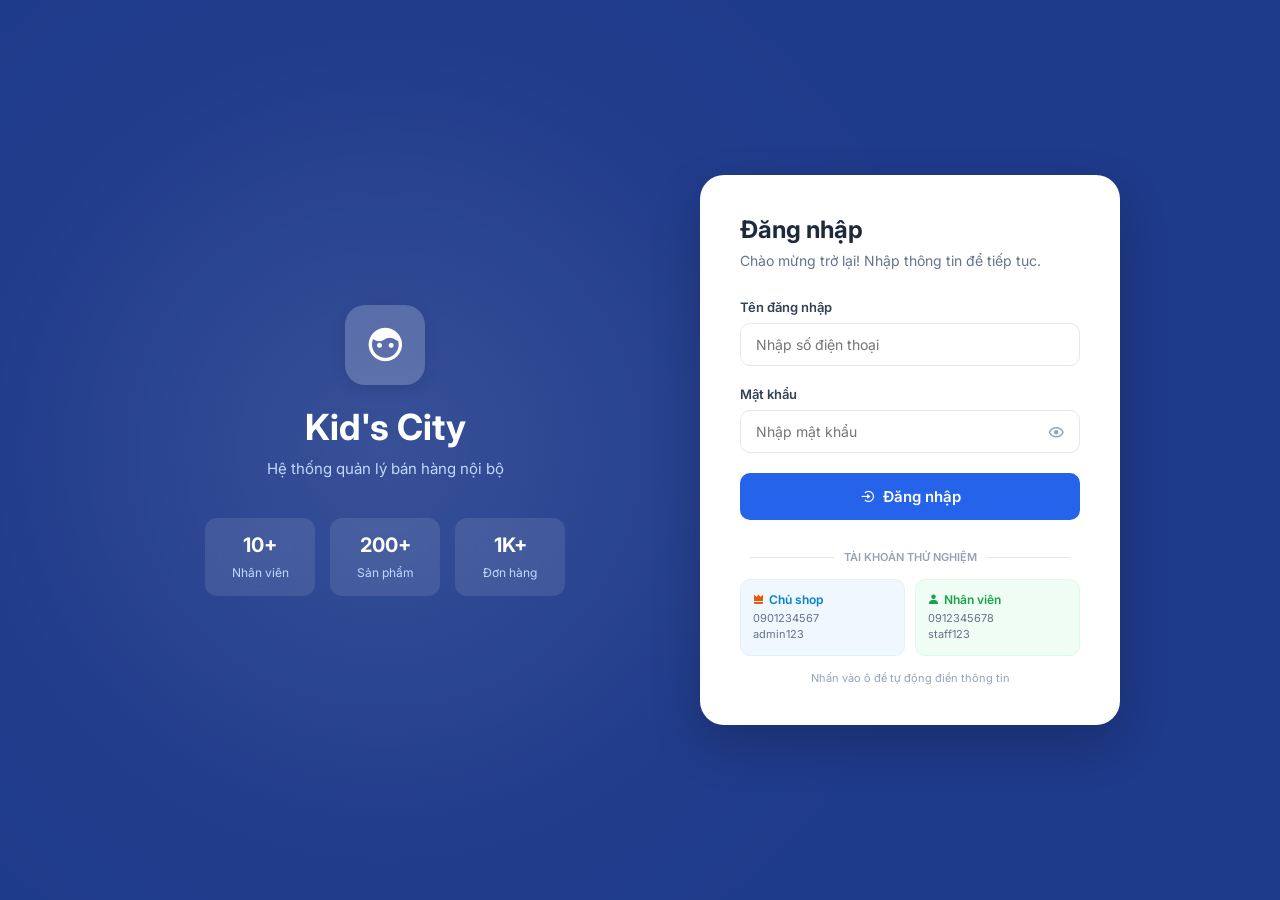
==== frontend/login.html @ e3877cef "update suachovanh" ====
<!DOCTYPE html>
<html lang="vi">
<head>
    <meta charset="UTF-8">
    <meta name="viewport" content="width=device-width, initial-scale=1.0">
    <title>Đăng nhập - Kid's City</title>
    <link href='https://unpkg.com/boxicons@2.1.4/css/boxicons.min.css' rel='stylesheet'>
    <style>
        @import url('https://fonts.googleapis.com/css2?family=Inter:wght@400;500;600;700&display=swap');
        * { margin: 0; padding: 0; box-sizing: border-box; font-family: 'Inter', sans-serif; }
        body { background-color: #1e3a8a; background-image: radial-gradient(circle at 30% 50%, rgba(255,255,255,0.08) 0%, transparent 40%), radial-gradient(circle at 30% 50%, rgba(255,255,255,0.04) 0%, transparent 60%); display: flex; height: 100vh; align-items: center; justify-content: center; color: #fff; }
        .login-wrapper { display: flex; width: 100%; max-width: 1000px; align-items: center; gap: 60px; padding: 20px; }
        .login-left { flex: 1; display: flex; flex-direction: column; align-items: center; text-align: center; }
        .logo-box { width: 80px; height: 80px; background: rgba(255, 255, 255, 0.2); border-radius: 20px; display: flex; align-items: center; justify-content: center; font-size: 40px; margin-bottom: 20px; box-shadow: 0 4px 15px rgba(0,0,0,0.1); }
        .login-left h1 { font-size: 36px; font-weight: 700; margin-bottom: 10px; }
        .login-left p { color: #bfdbfe; font-size: 15px; margin-bottom: 40px; }
        .stats-grid { display: flex; gap: 15px; }
        .stat-item { background: rgba(255, 255, 255, 0.1); padding: 15px 20px; border-radius: 12px; backdrop-filter: blur(10px); min-width: 110px; }
        .stat-item h3 { font-size: 20px; margin-bottom: 4px; }
        .stat-item span { font-size: 12px; color: #bfdbfe; }
        .login-right { flex: 1; display: flex; justify-content: flex-end; }
        .login-card { background: #fff; color: #333; width: 100%; max-width: 420px; padding: 40px; border-radius: 24px; box-shadow: 0 20px 50px rgba(0,0,0,0.2); }
        .login-card h2 { font-size: 24px; margin-bottom: 8px; color: #1e293b; }
        .login-card > p { font-size: 14px; color: #64748b; margin-bottom: 30px; }
        .form-group { margin-bottom: 20px; position: relative; }
        .form-group label { display: block; font-size: 13px; font-weight: 600; margin-bottom: 8px; color: #334155; }
        .input-wrapper { position: relative; }
        .form-control { width: 100%; padding: 12px 15px; border: 1px solid #e2e8f0; border-radius: 10px; font-size: 14px; outline: none; transition: 0.3s; }
        .form-control:focus { border-color: #2563eb; box-shadow: 0 0 0 3px rgba(37,99,235,0.1); }
        .toggle-password { position: absolute; right: 15px; top: 50%; transform: translateY(-50%); color: #94a3b8; cursor: pointer; font-size: 18px; }
        .btn-login { width: 100%; padding: 14px; background: #2563eb; color: #fff; border: none; border-radius: 10px; font-size: 15px; font-weight: 600; cursor: pointer; display: flex; align-items: center; justify-content: center; gap: 8px; transition: 0.3s; }
        .btn-login:hover { background: #1d4ed8; }
        .test-accounts { margin-top: 30px; }
        .divider { display: flex; align-items: center; text-align: center; font-size: 11px; color: #94a3b8; font-weight: 600; margin-bottom: 15px; }
        .divider::before, .divider::after { content: ''; flex: 1; border-bottom: 1px solid #e2e8f0; margin: 0 10px; }
        .test-cards { display: flex; gap: 10px; }
        .test-card { flex: 1; padding: 12px; border-radius: 10px; cursor: pointer; border: 1px solid transparent; transition: 0.2s; }
        .test-card.admin { background: #f0f7ff; border-color: #e0f2fe; }
        .test-card.admin:hover { border-color: #bae6fd; }
        .test-card.admin .role { color: #0284c7; font-size: 12px; font-weight: 600; display: flex; align-items: center; gap: 4px; margin-bottom: 4px;}
        .test-card.staff { background: #f0fdf4; border-color: #dcfce7; }
        .test-card.staff:hover { border-color: #bbf7d0; }
        .test-card.staff .role { color: #16a34a; font-size: 12px; font-weight: 600; display: flex; align-items: center; gap: 4px; margin-bottom: 4px;}
        .test-card p { font-size: 11px; color: #64748b; margin-bottom: 2px; }
        .hint-text { text-align: center; font-size: 11px; color: #94a3b8; margin-top: 15px; }
        @media (max-width: 768px) { .login-wrapper { flex-direction: column; gap: 30px; } .login-left { margin-bottom: 20px; } }
    </style>
</head>
<body>
    <div class="login-wrapper">
        <div class="login-left">
            <div class="logo-box"><i class='bx bxs-face'></i></div>
            <h1>Kid's City</h1>
            <p>Hệ thống quản lý bán hàng nội bộ</p>
            <div class="stats-grid">
                <div class="stat-item"><h3>10+</h3><span>Nhân viên</span></div>
                <div class="stat-item"><h3>200+</h3><span>Sản phẩm</span></div>
                <div class="stat-item"><h3>1K+</h3><span>Đơn hàng</span></div>
            </div>
        </div>
        <div class="login-right">
            <div class="login-card">
                <h2>Đăng nhập</h2>
                <p>Chào mừng trở lại! Nhập thông tin để tiếp tục.</p>
                <form id="loginForm">
                    <div class="form-group">
                        <label>Tên đăng nhập</label>
                        <input type="text" id="username" class="form-control" placeholder="Nhập số điện thoại" required>
                    </div>
                    <div class="form-group">
                        <label>Mật khẩu</label>
                        <div class="input-wrapper">
                            <input type="password" id="password" class="form-control" placeholder="Nhập mật khẩu" required>
                            <i class='bx bx-show toggle-password' id="togglePassword"></i>
                        </div>
                    </div>
                    <button type="submit" class="btn-login"><i class='bx bx-log-in-circle'></i> Đăng nhập</button>
                </form>
                <div class="test-accounts">
                    <div class="divider">TÀI KHOẢN THỬ NGHIỆM</div>
                    <div class="test-cards">
                        <div class="test-card admin" onclick="fillTestAccount('0901234567', 'admin123')">
                            <span class="role"><i class='bx bxs-crown' style="color: #ea580c;"></i> Chủ shop</span>
                            <p>0901234567</p><p>admin123</p>
                        </div>
                        <div class="test-card staff" onclick="fillTestAccount('0912345678', 'staff123')">
                            <span class="role"><i class='bx bxs-user'></i> Nhân viên</span>
                            <p>0912345678</p><p>staff123</p>
                        </div>
                    </div>
                    <p class="hint-text">Nhấn vào ô để tự động điền thông tin</p>
                </div>
            </div>
        </div>
    </div>

    <script>
        // KIỂM TRA ĐĂNG NHẬP: Nếu đã đăng nhập thì tự chuyển sang index
        if (localStorage.getItem('isLoggedIn') === 'true') {
            window.location.href = 'index.html';
        }

        const togglePassword = document.getElementById('togglePassword');
        const passwordInput = document.getElementById('password');
        togglePassword.addEventListener('click', function () {
            const type = passwordInput.getAttribute('type') === 'password' ? 'text' : 'password';
            passwordInput.setAttribute('type', type);
            this.classList.toggle('bx-show');
            this.classList.toggle('bx-hide');
        });

        function fillTestAccount(username, password) {
            document.getElementById('username').value = username;
            document.getElementById('password').value = password;
            document.querySelector('.btn-login').focus();
        }

        document.getElementById('loginForm').addEventListener('submit', function(e) {
            e.preventDefault(); 
            const username = document.getElementById('username').value.trim();
            const btn = document.querySelector('.btn-login');
            btn.innerHTML = "<i class='bx bx-loader-alt bx-spin'></i> Đang xử lý...";
            btn.style.opacity = "0.8";

            setTimeout(() => {
                localStorage.setItem('isLoggedIn', 'true');
                localStorage.setItem('currentUser', username);
                localStorage.setItem('currentRole', username === '0901234567' ? 'admin' : 'staff');
                window.location.href = 'index.html';
            }, 800);
        });
    </script>
</body>
</html>
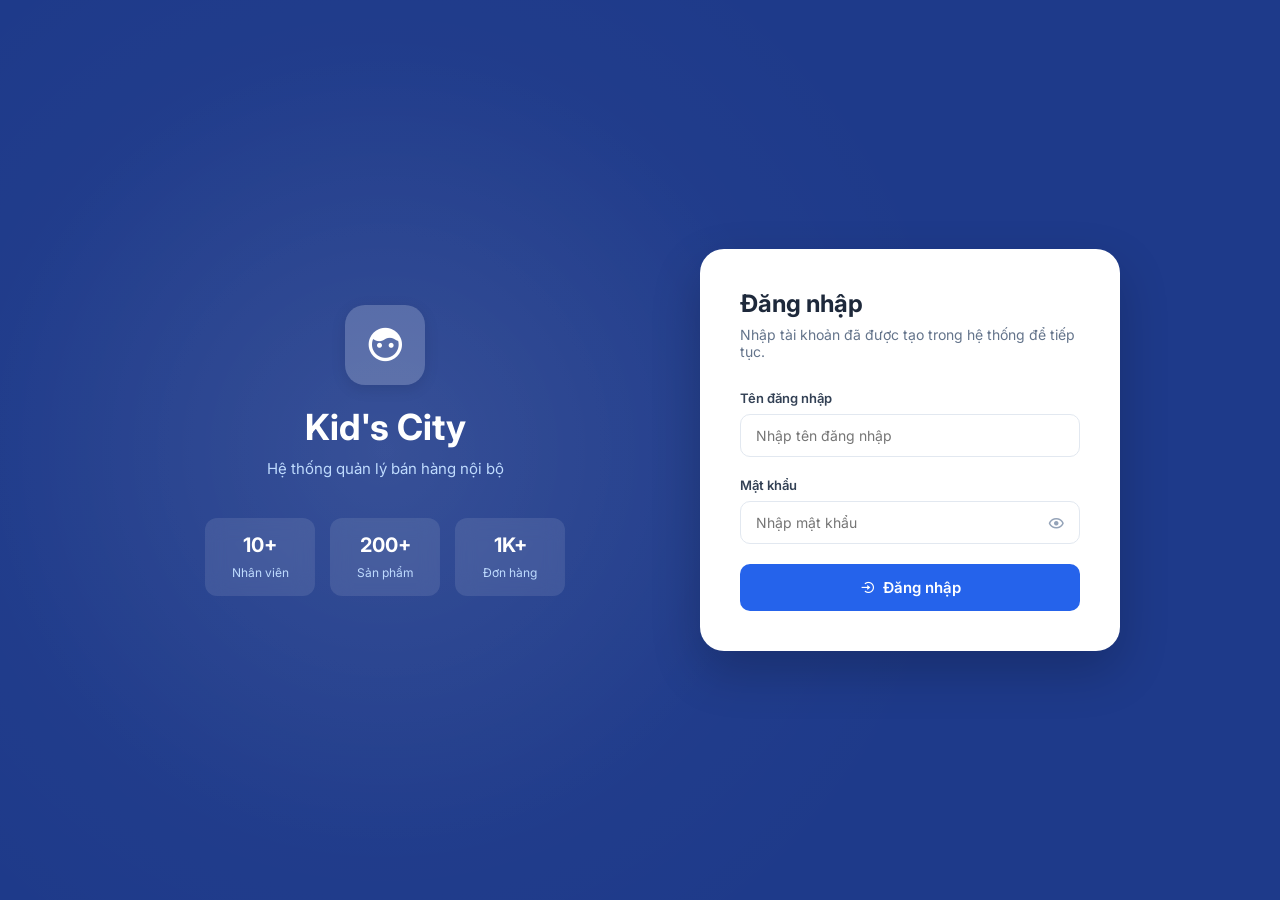
==== commit 66d65b08: "final" ====
--- a/frontend/login.html
+++ b/frontend/login.html
@@ -4,52 +4,44 @@
     <meta charset="UTF-8">
     <meta name="viewport" content="width=device-width, initial-scale=1.0">
     <title>Đăng nhập - Kid's City</title>
-    <link href='https://unpkg.com/boxicons@2.1.4/css/boxicons.min.css' rel='stylesheet'>
+    <link href="https://unpkg.com/boxicons@2.1.4/css/boxicons.min.css" rel="stylesheet">
     <style>
-        @import url('https://fonts.googleapis.com/css2?family=Inter:wght@400;500;600;700&display=swap');
-        * { margin: 0; padding: 0; box-sizing: border-box; font-family: 'Inter', sans-serif; }
-        body { background-color: #1e3a8a; background-image: radial-gradient(circle at 30% 50%, rgba(255,255,255,0.08) 0%, transparent 40%), radial-gradient(circle at 30% 50%, rgba(255,255,255,0.04) 0%, transparent 60%); display: flex; height: 100vh; align-items: center; justify-content: center; color: #fff; }
+        @import url("https://fonts.googleapis.com/css2?family=Inter:wght@400;500;600;700&display=swap");
+        * { margin: 0; padding: 0; box-sizing: border-box; font-family: "Inter", sans-serif; }
+        body { background-color: #1e3a8a; background-image: radial-gradient(circle at 30% 50%, rgba(255,255,255,.08) 0%, transparent 40%), radial-gradient(circle at 30% 50%, rgba(255,255,255,.04) 0%, transparent 60%); display: flex; height: 100vh; align-items: center; justify-content: center; color: #fff; }
         .login-wrapper { display: flex; width: 100%; max-width: 1000px; align-items: center; gap: 60px; padding: 20px; }
         .login-left { flex: 1; display: flex; flex-direction: column; align-items: center; text-align: center; }
-        .logo-box { width: 80px; height: 80px; background: rgba(255, 255, 255, 0.2); border-radius: 20px; display: flex; align-items: center; justify-content: center; font-size: 40px; margin-bottom: 20px; box-shadow: 0 4px 15px rgba(0,0,0,0.1); }
+        .logo-box { width: 80px; height: 80px; background: rgba(255,255,255,.2); border-radius: 20px; display: flex; align-items: center; justify-content: center; font-size: 40px; margin-bottom: 20px; box-shadow: 0 4px 15px rgba(0,0,0,.1); }
         .login-left h1 { font-size: 36px; font-weight: 700; margin-bottom: 10px; }
         .login-left p { color: #bfdbfe; font-size: 15px; margin-bottom: 40px; }
         .stats-grid { display: flex; gap: 15px; }
-        .stat-item { background: rgba(255, 255, 255, 0.1); padding: 15px 20px; border-radius: 12px; backdrop-filter: blur(10px); min-width: 110px; }
+        .stat-item { background: rgba(255,255,255,.1); padding: 15px 20px; border-radius: 12px; backdrop-filter: blur(10px); min-width: 110px; }
         .stat-item h3 { font-size: 20px; margin-bottom: 4px; }
         .stat-item span { font-size: 12px; color: #bfdbfe; }
         .login-right { flex: 1; display: flex; justify-content: flex-end; }
-        .login-card { background: #fff; color: #333; width: 100%; max-width: 420px; padding: 40px; border-radius: 24px; box-shadow: 0 20px 50px rgba(0,0,0,0.2); }
+        .login-card { background: #fff; color: #333; width: 100%; max-width: 420px; padding: 40px; border-radius: 24px; box-shadow: 0 20px 50px rgba(0,0,0,.2); }
         .login-card h2 { font-size: 24px; margin-bottom: 8px; color: #1e293b; }
         .login-card > p { font-size: 14px; color: #64748b; margin-bottom: 30px; }
         .form-group { margin-bottom: 20px; position: relative; }
         .form-group label { display: block; font-size: 13px; font-weight: 600; margin-bottom: 8px; color: #334155; }
         .input-wrapper { position: relative; }
-        .form-control { width: 100%; padding: 12px 15px; border: 1px solid #e2e8f0; border-radius: 10px; font-size: 14px; outline: none; transition: 0.3s; }
-        .form-control:focus { border-color: #2563eb; box-shadow: 0 0 0 3px rgba(37,99,235,0.1); }
+        .form-control { width: 100%; padding: 12px 15px; border: 1px solid #e2e8f0; border-radius: 10px; font-size: 14px; outline: none; transition: .3s; }
+        .form-control:focus { border-color: #2563eb; box-shadow: 0 0 0 3px rgba(37,99,235,.1); }
         .toggle-password { position: absolute; right: 15px; top: 50%; transform: translateY(-50%); color: #94a3b8; cursor: pointer; font-size: 18px; }
-        .btn-login { width: 100%; padding: 14px; background: #2563eb; color: #fff; border: none; border-radius: 10px; font-size: 15px; font-weight: 600; cursor: pointer; display: flex; align-items: center; justify-content: center; gap: 8px; transition: 0.3s; }
+        .btn-login { width: 100%; padding: 14px; background: #2563eb; color: #fff; border: 0; border-radius: 10px; font-size: 15px; font-weight: 600; cursor: pointer; display: flex; align-items: center; justify-content: center; gap: 8px; transition: .3s; }
         .btn-login:hover { background: #1d4ed8; }
-        .test-accounts { margin-top: 30px; }
-        .divider { display: flex; align-items: center; text-align: center; font-size: 11px; color: #94a3b8; font-weight: 600; margin-bottom: 15px; }
-        .divider::before, .divider::after { content: ''; flex: 1; border-bottom: 1px solid #e2e8f0; margin: 0 10px; }
-        .test-cards { display: flex; gap: 10px; }
-        .test-card { flex: 1; padding: 12px; border-radius: 10px; cursor: pointer; border: 1px solid transparent; transition: 0.2s; }
-        .test-card.admin { background: #f0f7ff; border-color: #e0f2fe; }
-        .test-card.admin:hover { border-color: #bae6fd; }
-        .test-card.admin .role { color: #0284c7; font-size: 12px; font-weight: 600; display: flex; align-items: center; gap: 4px; margin-bottom: 4px;}
-        .test-card.staff { background: #f0fdf4; border-color: #dcfce7; }
-        .test-card.staff:hover { border-color: #bbf7d0; }
-        .test-card.staff .role { color: #16a34a; font-size: 12px; font-weight: 600; display: flex; align-items: center; gap: 4px; margin-bottom: 4px;}
-        .test-card p { font-size: 11px; color: #64748b; margin-bottom: 2px; }
-        .hint-text { text-align: center; font-size: 11px; color: #94a3b8; margin-top: 15px; }
-        @media (max-width: 768px) { .login-wrapper { flex-direction: column; gap: 30px; } .login-left { margin-bottom: 20px; } }
+        .btn-login:disabled { cursor: not-allowed; opacity: .75; }
+        @media (max-width: 768px) {
+            .login-wrapper { flex-direction: column; gap: 30px; }
+            .login-left { margin-bottom: 20px; }
+            .login-right { width: 100%; justify-content: center; }
+        }
     </style>
 </head>
 <body>
     <div class="login-wrapper">
         <div class="login-left">
-            <div class="logo-box"><i class='bx bxs-face'></i></div>
+            <div class="logo-box"><i class="bx bxs-face"></i></div>
             <h1>Kid's City</h1>
             <p>Hệ thống quản lý bán hàng nội bộ</p>
             <div class="stats-grid">
@@ -61,73 +53,80 @@
         <div class="login-right">
             <div class="login-card">
                 <h2>Đăng nhập</h2>
-                <p>Chào mừng trở lại! Nhập thông tin để tiếp tục.</p>
+                <p>Nhập tài khoản đã được tạo trong hệ thống để tiếp tục.</p>
                 <form id="loginForm">
                     <div class="form-group">
                         <label>Tên đăng nhập</label>
-                        <input type="text" id="username" class="form-control" placeholder="Nhập số điện thoại" required>
+                        <input type="text" id="username" class="form-control" placeholder="Nhập tên đăng nhập" required>
                     </div>
                     <div class="form-group">
                         <label>Mật khẩu</label>
                         <div class="input-wrapper">
                             <input type="password" id="password" class="form-control" placeholder="Nhập mật khẩu" required>
-                            <i class='bx bx-show toggle-password' id="togglePassword"></i>
+                            <i class="bx bx-show toggle-password" id="togglePassword"></i>
                         </div>
                     </div>
-                    <button type="submit" class="btn-login"><i class='bx bx-log-in-circle'></i> Đăng nhập</button>
+                    <button type="submit" class="btn-login"><i class="bx bx-log-in-circle"></i> Đăng nhập</button>
                 </form>
-                <div class="test-accounts">
-                    <div class="divider">TÀI KHOẢN THỬ NGHIỆM</div>
-                    <div class="test-cards">
-                        <div class="test-card admin" onclick="fillTestAccount('0901234567', 'admin123')">
-                            <span class="role"><i class='bx bxs-crown' style="color: #ea580c;"></i> Chủ shop</span>
-                            <p>0901234567</p><p>admin123</p>
-                        </div>
-                        <div class="test-card staff" onclick="fillTestAccount('0912345678', 'staff123')">
-                            <span class="role"><i class='bx bxs-user'></i> Nhân viên</span>
-                            <p>0912345678</p><p>staff123</p>
-                        </div>
-                    </div>
-                    <p class="hint-text">Nhấn vào ô để tự động điền thông tin</p>
-                </div>
             </div>
         </div>
     </div>
 
+    <script src="js/api.js?v=20260529-real-login"></script>
     <script>
-        // KIỂM TRA ĐĂNG NHẬP: Nếu đã đăng nhập thì tự chuyển sang index
-        if (localStorage.getItem('isLoggedIn') === 'true') {
-            window.location.href = 'index.html';
+        if (localStorage.getItem("isLoggedIn") === "true" && localStorage.getItem("authToken")) {
+            window.location.href = "index.html";
         }
 
-        const togglePassword = document.getElementById('togglePassword');
-        const passwordInput = document.getElementById('password');
-        togglePassword.addEventListener('click', function () {
-            const type = passwordInput.getAttribute('type') === 'password' ? 'text' : 'password';
-            passwordInput.setAttribute('type', type);
-            this.classList.toggle('bx-show');
-            this.classList.toggle('bx-hide');
+        const togglePassword = document.getElementById("togglePassword");
+        const passwordInput = document.getElementById("password");
+        const loginButton = document.querySelector(".btn-login");
+
+        togglePassword.addEventListener("click", function () {
+            const type = passwordInput.getAttribute("type") === "password" ? "text" : "password";
+            passwordInput.setAttribute("type", type);
+            this.classList.toggle("bx-show");
+            this.classList.toggle("bx-hide");
         });
 
-        function fillTestAccount(username, password) {
-            document.getElementById('username').value = username;
-            document.getElementById('password').value = password;
-            document.querySelector('.btn-login').focus();
-        }
+        const setLoginLoading = (isLoading) => {
+            loginButton.disabled = isLoading;
+            loginButton.innerHTML = isLoading
+                ? "<i class='bx bx-loader-alt bx-spin'></i> Đang xử lý..."
+                : "<i class='bx bx-log-in-circle'></i> Đăng nhập";
+        };
 
-        document.getElementById('loginForm').addEventListener('submit', function(e) {
-            e.preventDefault(); 
-            const username = document.getElementById('username').value.trim();
-            const btn = document.querySelector('.btn-login');
-            btn.innerHTML = "<i class='bx bx-loader-alt bx-spin'></i> Đang xử lý...";
-            btn.style.opacity = "0.8";
+        document.getElementById("loginForm").addEventListener("submit", async function (event) {
+            event.preventDefault();
+            const username = document.getElementById("username").value.trim();
+            const password = document.getElementById("password").value;
+            setLoginLoading(true);
 
-            setTimeout(() => {
-                localStorage.setItem('isLoggedIn', 'true');
-                localStorage.setItem('currentUser', username);
-                localStorage.setItem('currentRole', username === '0901234567' ? 'admin' : 'staff');
-                window.location.href = 'index.html';
-            }, 800);
+            try {
+                const result = await window.kidCityApi.post("auth/login.php", { username, password });
+                const account = result.user;
+                localStorage.setItem("authToken", result.token);
+                localStorage.setItem("isLoggedIn", "true");
+                localStorage.setItem("currentUser", JSON.stringify({
+                    id: account.id,
+                    username: account.username || username,
+                    name: account.name || username,
+                    fullname: account.name || username,
+                    email: account.email || "",
+                    phone: account.phone || username,
+                    role: account.role || "staff",
+                    roleLabel: account.roleLabel || (account.role === "admin" ? "Chủ shop" : "Nhân viên")
+                }));
+                localStorage.setItem("currentRole", account.role || "staff");
+                window.location.href = "index.html";
+            } catch (error) {
+                alert(error.message || "Tên đăng nhập hoặc mật khẩu không đúng.");
+                localStorage.removeItem("authToken");
+                localStorage.removeItem("isLoggedIn");
+                localStorage.removeItem("currentUser");
+                localStorage.removeItem("currentRole");
+                setLoginLoading(false);
+            }
         });
     </script>
 </body>
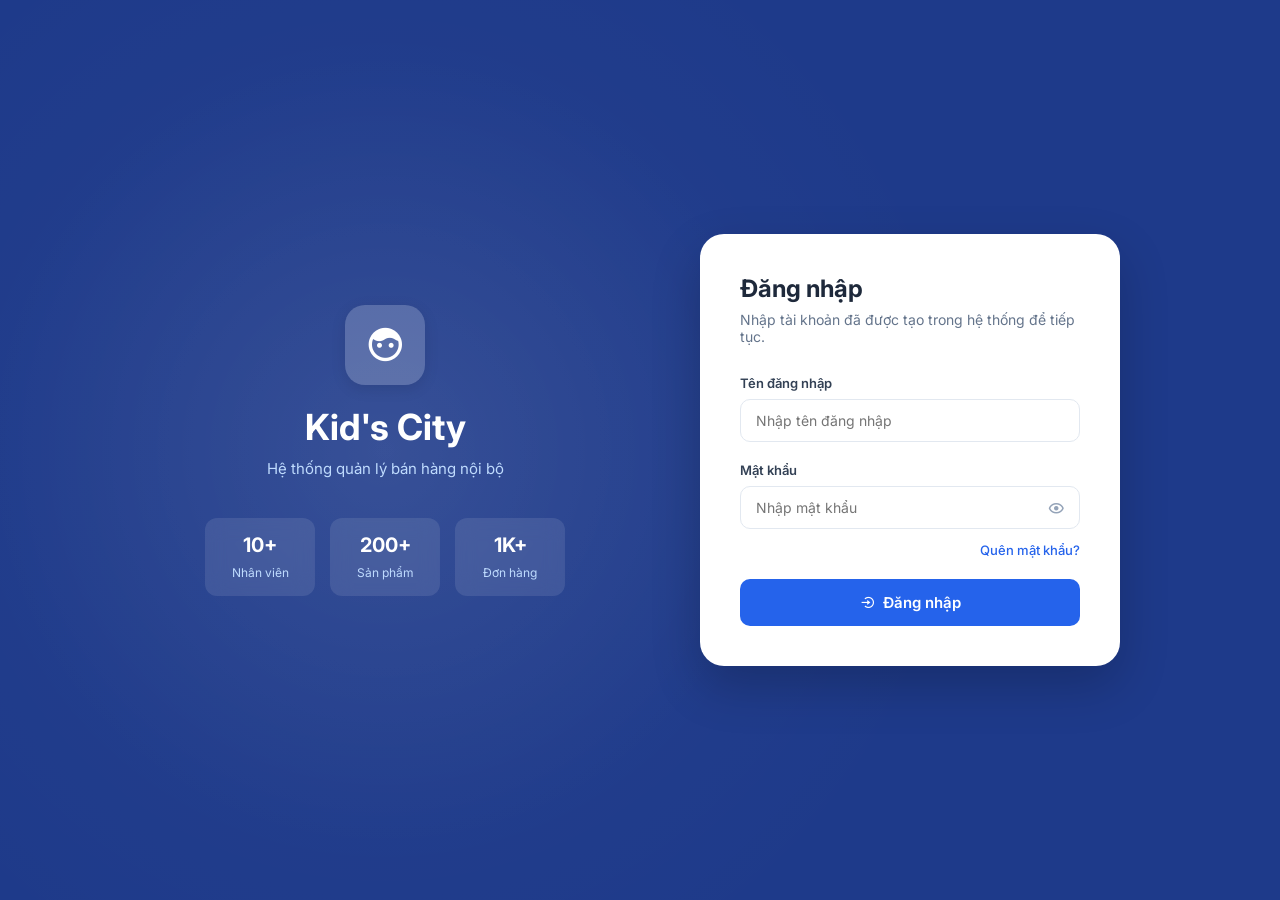
==== commit 7543d9d0: "Update codebase" ====
--- a/frontend/login.html
+++ b/frontend/login.html
@@ -36,6 +36,7 @@
             .login-left { margin-bottom: 20px; }
             .login-right { width: 100%; justify-content: center; }
         }
+        #global-toast { display: none !important; }
     </style>
 </head>
 <body>
@@ -59,16 +60,75 @@
                         <label>Tên đăng nhập</label>
                         <input type="text" id="username" class="form-control" placeholder="Nhập tên đăng nhập" required>
                     </div>
-                    <div class="form-group">
+                    <div class="form-group" style="margin-bottom: 10px;">
                         <label>Mật khẩu</label>
                         <div class="input-wrapper">
                             <input type="password" id="password" class="form-control" placeholder="Nhập mật khẩu" required>
                             <i class="bx bx-show toggle-password" id="togglePassword"></i>
                         </div>
                     </div>
+                    <div style="text-align: right; margin-bottom: 20px;">
+                        <a href="#" id="showForgotBtn" style="color: #2563eb; font-size: 13px; text-decoration: none; font-weight: 500;">Quên mật khẩu?</a>
+                    </div>
                     <button type="submit" class="btn-login"><i class="bx bx-log-in-circle"></i> Đăng nhập</button>
                 </form>
             </div>
+        </div>
+    </div>
+
+    <!-- Forgot Password Modal -->
+    <div class="modal-overlay" id="forgotModal" style="display: none; position: fixed; inset: 0; background: rgba(0,0,0,.5); align-items: center; justify-content: center; z-index: 100;">
+        <div class="login-card" style="box-shadow: none;">
+            
+            <div id="step1">
+                <h2>Quên mật khẩu</h2>
+                <p>Nhập email của bạn để nhận mã xác thực (OTP).</p>
+                <form id="forgotForm">
+                    <div class="form-group">
+                        <label>Email</label>
+                        <input type="email" id="forgotEmail" class="form-control" placeholder="Nhập email" required>
+                    </div>
+                    <div style="display: flex; gap: 10px;">
+                        <button type="button" class="btn-login" style="background: #e2e8f0; color: #334155;" onclick="closeForgotModal()">Hủy</button>
+                        <button type="submit" class="btn-login" id="btnSendOtp">Gửi OTP</button>
+                    </div>
+                </form>
+            </div>
+
+            <div id="step2" style="display: none;">
+                <h2>Nhập mã OTP</h2>
+                <p>Chúng tôi đã gửi mã 6 số về email của bạn. Vui lòng kiểm tra hộp thư.</p>
+                <form id="otpForm">
+                    <div class="form-group">
+                        <label>Mã OTP</label>
+                        <input type="text" id="forgotOtp" class="form-control" placeholder="Nhập 6 số OTP" required pattern="[0-9]{6}" maxlength="6">
+                    </div>
+                    <div style="display: flex; gap: 10px;">
+                        <button type="button" class="btn-login" style="background: #e2e8f0; color: #334155;" onclick="closeForgotModal()">Hủy</button>
+                        <button type="submit" class="btn-login" id="btnVerifyOtp">Xác nhận</button>
+                    </div>
+                </form>
+            </div>
+
+            <div id="step3" style="display: none;">
+                <h2>Tạo mật khẩu mới</h2>
+                <p>Vui lòng nhập mật khẩu mới của bạn.</p>
+                <form id="resetForm">
+                    <div class="form-group">
+                        <label>Mật khẩu mới</label>
+                        <input type="password" id="newPassword" class="form-control" placeholder="Mật khẩu mới" required>
+                    </div>
+                    <div class="form-group">
+                        <label>Xác nhận mật khẩu mới</label>
+                        <input type="password" id="confirmNewPassword" class="form-control" placeholder="Xác nhận mật khẩu mới" required>
+                    </div>
+                    <div style="display: flex; gap: 10px;">
+                        <button type="button" class="btn-login" style="background: #e2e8f0; color: #334155;" onclick="closeForgotModal()">Hủy</button>
+                        <button type="submit" class="btn-login" id="btnResetPassword">Đổi mật khẩu</button>
+                    </div>
+                </form>
+            </div>
+            
         </div>
     </div>
 
@@ -128,6 +188,89 @@
                 setLoginLoading(false);
             }
         });
+
+        // Forgot password flow
+        const forgotModal = document.getElementById('forgotModal');
+        const step1 = document.getElementById('step1');
+        const step2 = document.getElementById('step2');
+        const step3 = document.getElementById('step3');
+        let currentResetEmail = '';
+        let currentResetOtp = '';
+
+        document.getElementById('showForgotBtn').addEventListener('click', (e) => {
+            e.preventDefault();
+            step1.style.display = 'block';
+            step2.style.display = 'none';
+            step3.style.display = 'none';
+            document.getElementById('forgotEmail').value = '';
+            forgotModal.style.display = 'flex';
+        });
+
+        window.closeForgotModal = () => {
+            forgotModal.style.display = 'none';
+        };
+
+        document.getElementById('forgotForm').addEventListener('submit', async (e) => {
+            e.preventDefault();
+            const email = document.getElementById('forgotEmail').value.trim();
+            const btn = document.getElementById('btnSendOtp');
+            btn.disabled = true;
+            btn.innerHTML = "<i class='bx bx-loader-alt bx-spin'></i> Đang xử lý...";
+
+            try {
+                await window.kidCityApi.post('auth/forgot_password.php', { email });
+                currentResetEmail = email;
+                step1.style.display = 'none';
+                step2.style.display = 'block';
+                document.getElementById('forgotOtp').value = '';
+            } catch(error) {
+                alert(error.message || "Email không tồn tại, vui lòng nhập lại");
+            }
+            btn.disabled = false;
+            btn.innerHTML = "Gửi OTP";
+        });
+
+        document.getElementById('otpForm').addEventListener('submit', (e) => {
+            e.preventDefault();
+            currentResetOtp = document.getElementById('forgotOtp').value.trim();
+            step2.style.display = 'none';
+            step3.style.display = 'block';
+            document.getElementById('newPassword').value = '';
+            document.getElementById('confirmNewPassword').value = '';
+        });
+
+        document.getElementById('resetForm').addEventListener('submit', async (e) => {
+            e.preventDefault();
+            const password = document.getElementById('newPassword').value;
+            const confirmPassword = document.getElementById('confirmNewPassword').value;
+            
+            if (password !== confirmPassword) {
+                alert('Mật khẩu xác nhận không khớp!');
+                return;
+            }
+
+            const btn = document.getElementById('btnResetPassword');
+            btn.disabled = true;
+            btn.innerHTML = "<i class='bx bx-loader-alt bx-spin'></i> Đang xử lý...";
+
+            try {
+                await window.kidCityApi.post('auth/reset_password.php', { 
+                    email: currentResetEmail, 
+                    otp: currentResetOtp, 
+                    password: password 
+                });
+                alert('Đổi mật khẩu thành công! Bạn có thể đăng nhập bằng mật khẩu mới.');
+                closeForgotModal();
+            } catch(error) {
+                alert(error.message || "Lỗi khi đổi mật khẩu.");
+                if(error.message && error.message.includes('OTP')) {
+                    step3.style.display = 'none';
+                    step2.style.display = 'block';
+                }
+            }
+            btn.disabled = false;
+            btn.innerHTML = "Đổi mật khẩu";
+        });
     </script>
 </body>
 </html>
